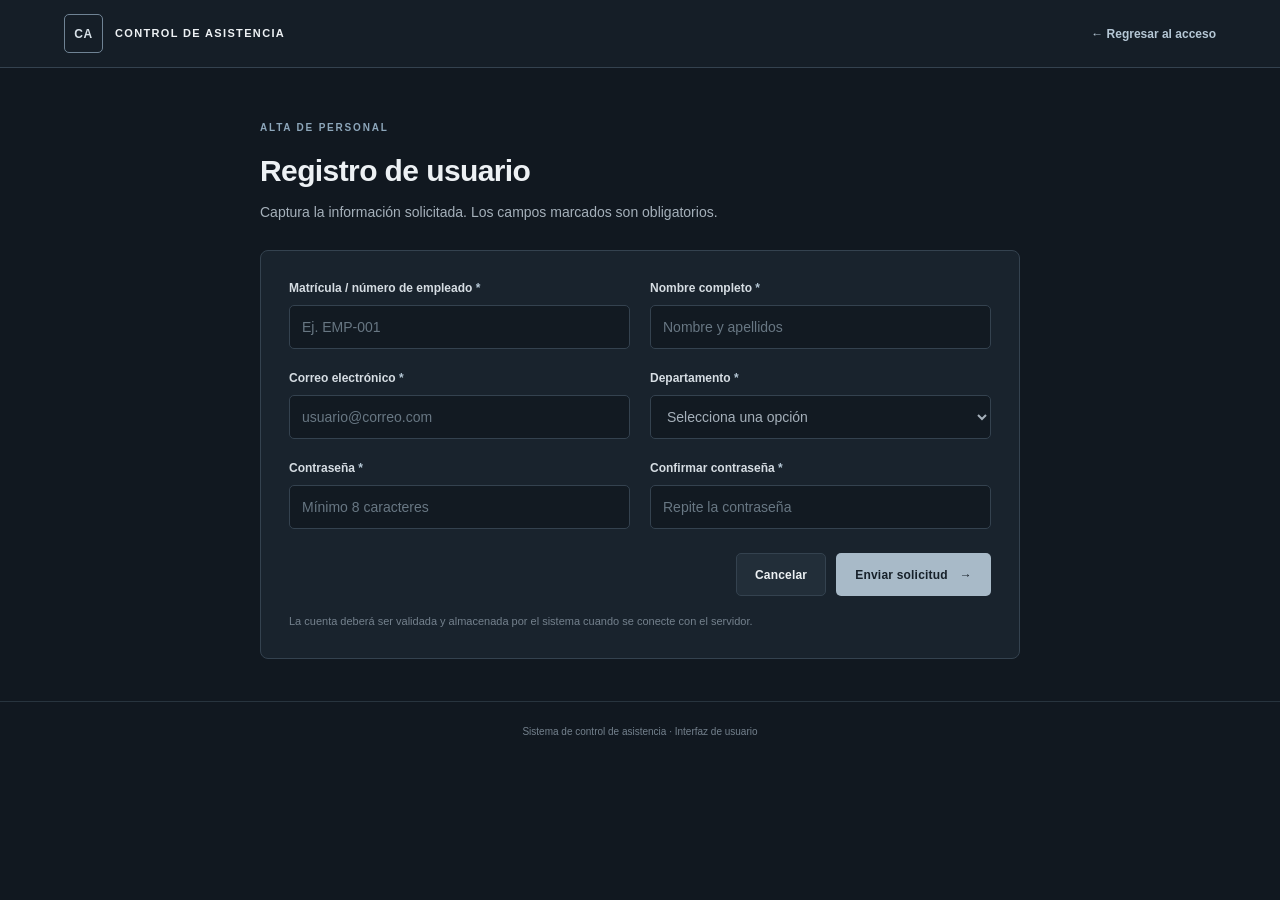
==== htdocs/registro.html @ 4306ea1f "Agregar archivos necesarios para el frontend del proyecto" ====
<!doctype html>
<html lang="es">
<head>
  <meta charset="utf-8">
  <meta name="viewport" content="width=device-width, initial-scale=1">
  <meta name="description" content="Formulario de registro de usuarios.">
  <title>Registro | Control de asistencia</title>
  <link rel="icon" href="img/favicon.svg" type="image/svg+xml">
  <link rel="stylesheet" href="css/estilos.css">
  <script src="js/app.js" defer></script>
</head>
<body>
  <header class="topbar">
    <a class="brand brand-header" href="index.html">
      <span class="brand-symbol">CA</span>
      <span class="brand-name">CONTROL DE ASISTENCIA</span>
    </a>
    <a class="header-link" href="index.html">← Regresar al acceso</a>
  </header>

  <main class="page-container page-narrow">
    <div class="page-title">
      <span class="overline">ALTA DE PERSONAL</span>
      <h1>Registro de usuario</h1>
      <p>Captura la información solicitada. Los campos marcados son obligatorios.</p>
    </div>

    <!-- El destino del formulario se configurará cuando se defina el backend. -->
    <form class="panel form" id="registerForm" action="#" method="post">
      <div class="form-grid">
        <div class="form-field">
          <label for="matricula">Matrícula / número de empleado <span>*</span></label>
          <input id="matricula" name="matricula" type="text" placeholder="Ej. EMP-001" required>
        </div>
        <div class="form-field">
          <label for="nombre">Nombre completo <span>*</span></label>
          <input id="nombre" name="nombre" type="text" placeholder="Nombre y apellidos" autocomplete="name" required>
        </div>
        <div class="form-field">
          <label for="correo">Correo electrónico <span>*</span></label>
          <input id="correo" name="correo" type="email" placeholder="usuario@correo.com" autocomplete="email" required>
        </div>
        <div class="form-field">
          <label for="departamento">Departamento <span>*</span></label>
          <select id="departamento" name="departamento" required>
            <option value="">Selecciona una opción</option>
            <option value="produccion">Producción</option>
            <option value="mantenimiento">Mantenimiento</option>
            <option value="almacen">Almacén</option>
            <option value="administracion">Administración</option>
            <option value="recursos-humanos">Recursos humanos</option>
            <option value="otro">Otro</option>
          </select>
        </div>
        <div class="form-field">
          <label for="password">Contraseña <span>*</span></label>
          <input id="password" name="password" type="password" placeholder="Mínimo 8 caracteres" minlength="8" autocomplete="new-password" required>
        </div>
        <div class="form-field">
          <label for="confirmPassword">Confirmar contraseña <span>*</span></label>
          <input id="confirmPassword" name="confirmPassword" type="password" placeholder="Repite la contraseña" minlength="8" autocomplete="new-password" required>
        </div>
      </div>
      <p class="form-message" id="registerMessage" role="status" aria-live="polite"></p>
      <div class="form-actions">
        <a class="button button-secondary" href="index.html">Cancelar</a>
        <button class="button button-primary" type="submit">Enviar solicitud <span aria-hidden="true">→</span></button>
      </div>
      <p class="small-note">La cuenta deberá ser validada y almacenada por el sistema cuando se conecte con el servidor.</p>
    </form>
  </main>
  <footer class="footer">Sistema de control de asistencia · Interfaz de usuario</footer>
</body>
</html>
---- htdocs/css/estilos.css ----
:root {
  color-scheme: dark;
  --bg: #111820;
  --surface: #19232d;
  --surface-raised: #202c37;
  --surface-hover: #253440;
  --border: #34424f;
  --text: #edf1f4;
  --muted: #a5b0ba;
  --subtle: #74818d;
  --accent: #8da6ba;
  --accent-strong: #b5c7d5;
  --success: #7ba68f;
  --danger: #d28b83;
  --radius: 8px;
}
* { box-sizing: border-box; }
html { min-width: 320px; }
body {
  margin: 0; min-height: 100vh; background: var(--bg); color: var(--text);
  font-family: Arial, Helvetica, sans-serif; font-size: 14px; line-height: 1.5;
}
a { color: var(--accent-strong); text-decoration: none; }
a:hover { color: #fff; text-decoration: underline; }
button, input, select { font: inherit; }
.login-page { display: grid; place-items: center; padding: 32px 20px; }
.login-shell {
  width: min(960px, 100%); min-height: 570px; display: grid; grid-template-columns: 0.95fr 1.05fr;
  background: var(--surface); border: 1px solid var(--border); border-radius: 10px; overflow: hidden;
}
.login-info {
  background: #18232d; border-right: 1px solid var(--border); padding: 42px;
  display: flex; flex-direction: column; justify-content: space-between;
}
.brand { display: inline-flex; align-items: center; gap: 12px; width: fit-content; color: var(--text); }
.brand:hover { text-decoration: none; }
.brand-symbol {
  width: 39px; height: 39px; display: grid; place-items: center; border: 1px solid #6f8394;
  color: #d7e0e7; font-size: 12px; font-weight: 700; letter-spacing: .5px; border-radius: 5px;
}
.brand-name { font-size: 11px; letter-spacing: 1.35px; font-weight: 700; }
.info-copy { max-width: 330px; padding: 40px 0; }
.overline { display: block; color: var(--accent); font-size: 10px; letter-spacing: 1.8px; font-weight: 700; margin-bottom: 13px; }
.info-copy h1 { font-size: clamp(34px, 4vw, 46px); line-height: 1.08; letter-spacing: -1.2px; margin: 0 0 18px; font-weight: 600; }
.info-copy p { max-width: 310px; color: var(--muted); line-height: 1.8; margin: 0; }
.info-bottom, .session-label { color: var(--muted); font-size: 11px; display: flex; align-items: center; gap: 9px; }
.status-indicator { width: 7px; height: 7px; border-radius: 50%; background: var(--success); display: inline-block; }
.login-content { padding: 58px clamp(30px, 6vw, 70px); display: flex; flex-direction: column; justify-content: center; }
.mobile-brand { display: none; align-items: center; gap: 12px; margin-bottom: 38px; }
.section-heading { margin-bottom: 30px; }
.section-heading h2, .page-title h1 { margin: 0 0 9px; font-size: 29px; font-weight: 600; letter-spacing: -.6px; }
.section-heading p, .page-title p { margin: 0; color: var(--muted); }
.form { display: flex; flex-direction: column; gap: 20px; }
.form-field { display: flex; flex-direction: column; gap: 8px; }
.form-field label { color: #d6dde3; font-size: 12px; font-weight: 600; }
.form-field label span { color: var(--accent-strong); }
input, select {
  width: 100%; min-height: 44px; padding: 0 12px; color: var(--text); background: #121a22;
  border: 1px solid var(--border); border-radius: 5px; outline: none;
}
input::placeholder { color: #687783; }
input:focus, select:focus { border-color: #91a8ba; box-shadow: 0 0 0 2px #91a8ba22; }
select { color: var(--muted); }
.password-wrap { display: flex; position: relative; }
.password-wrap input { padding-right: 56px; }
.password-toggle {
  position: absolute; right: 8px; top: 50%; transform: translateY(-50%); border: 0; background: transparent;
  color: var(--accent-strong); cursor: pointer; font-size: 11px; padding: 6px;
}
.button {
  min-height: 43px; padding: 0 18px; border-radius: 5px; border: 1px solid transparent;
  display: inline-flex; justify-content: center; align-items: center; gap: 12px;
  cursor: pointer; font-size: 12px; font-weight: 700; letter-spacing: .2px;
}
.button-primary { background: #a8bac8; color: #17212a; }
.button-primary:hover { background: #c3d0d9; text-decoration: none; }
.button-secondary { background: #222e39; color: var(--text); border-color: var(--border); }
.button-secondary:hover { background: var(--surface-hover); text-decoration: none; }
.button-wide { width: 100%; margin-top: 3px; }
.login-bottom { display: flex; justify-content: center; gap: 6px; margin-top: 25px; color: var(--muted); font-size: 12px; }
.login-bottom a { font-weight: 700; }
.security-note { text-align: center; margin: 34px 0 0; color: var(--subtle); font-size: 10px; }
.form-message { min-height: 0; margin: -8px 0 0; font-size: 12px; color: var(--danger); }
.form-message:empty { display: none; }
.topbar {
  min-height: 68px; padding: 0 max(5vw, 24px); background: #151e27;
  border-bottom: 1px solid var(--border); display: flex; justify-content: space-between; align-items: center; gap: 20px;
}
.brand-header { color: var(--text); }
.header-link { color: var(--accent-strong); font-size: 12px; font-weight: 600; }
.topbar-right { display: flex; align-items: center; gap: 25px; }
.page-container { width: min(1080px, calc(100% - 48px)); margin: 52px auto 42px; }
.page-narrow { width: min(760px, calc(100% - 36px)); }
.page-title { margin-bottom: 27px; }
.page-title h1 { font-size: 30px; }
.panel { background: var(--surface); border: 1px solid var(--border); border-radius: 8px; padding: 28px; }
.form-grid { display: grid; grid-template-columns: 1fr 1fr; gap: 20px; }
.form-actions { display: flex; justify-content: flex-end; gap: 10px; padding-top: 4px; }
.small-note { color: var(--subtle); font-size: 11px; margin: -3px 0 0; }
.dashboard-heading { display: flex; align-items: flex-end; justify-content: space-between; gap: 24px; margin-bottom: 31px; }
.date-box { min-width: 145px; padding: 12px 15px; background: var(--surface); border: 1px solid var(--border); border-radius: 6px; }
.date-label { display: block; color: var(--subtle); font-size: 9px; letter-spacing: 1.5px; margin-bottom: 4px; }
.date-box strong { color: var(--accent-strong); font-size: 12px; font-weight: 600; }
.module-grid { display: grid; grid-template-columns: repeat(4, 1fr); gap: 14px; }
.module-card {
  position: relative; min-height: 230px; padding: 20px; display: flex; flex-direction: column;
  background: var(--surface); border: 1px solid var(--border); border-radius: 7px; color: var(--text);
  transition: background .15s ease, border-color .15s ease;
}
.module-card:hover { background: var(--surface-hover); border-color: #687d8e; text-decoration: none; }
.module-number { color: var(--subtle); font-size: 10px; letter-spacing: 1px; }
.module-icon {
  width: 39px; height: 39px; display: grid; place-items: center; margin-top: 18px;
  border: 1px solid #536575; border-radius: 5px; color: var(--accent-strong); font-size: 20px;
}
.module-card h2 { margin: 17px 0 7px; font-size: 15px; font-weight: 600; }
.module-card p { color: var(--muted); font-size: 11px; line-height: 1.65; margin: 0 0 18px; }
.module-action { color: var(--accent-strong); font-size: 11px; font-weight: 700; margin-top: auto; display: flex; justify-content: space-between; }
.system-notice { margin-top: 23px; padding: 14px 16px; background: #1b2833; border: 1px solid var(--border); border-left: 3px solid #879daf; border-radius: 5px; color: var(--muted); font-size: 11px; line-height: 1.7; }
.system-notice strong { color: var(--text); }
.footer { text-align: center; color: var(--subtle); font-size: 10px; padding: 22px 15px; border-top: 1px solid #28343e; }
@media (max-width: 850px) { .module-grid { grid-template-columns: repeat(2, 1fr); } }
@media (max-width: 620px) {
  .login-page { padding: 14px; }
  .login-shell { grid-template-columns: 1fr; min-height: auto; }
  .login-info { display: none; }
  .login-content { padding: 30px 23px; }
  .mobile-brand { display: flex; }
  .topbar { padding: 13px 18px; align-items: flex-start; flex-direction: column; }
  .topbar-right { width: 100%; justify-content: space-between; gap: 10px; }
  .page-container { width: calc(100% - 32px); margin-top: 34px; }
  .form-grid { grid-template-columns: 1fr; }
  .panel { padding: 20px; }
  .form-actions { flex-direction: column-reverse; }
  .form-actions .button { width: 100%; }
  .dashboard-heading { align-items: flex-start; flex-direction: column; }
  .module-grid { grid-template-columns: 1fr; }
  .module-card { min-height: 195px; }
  .login-bottom { flex-wrap: wrap; }
}

/* Componentes de registro de entrada y salida */
.record-type { display: flex; align-items: center; gap: 13px; padding: 14px; margin-bottom: 25px; border: 1px solid var(--border); border-radius: 5px; background: #151f28; }
.record-arrow { width: 36px; height: 36px; display: grid; place-items: center; border: 1px solid #657b8d; border-radius: 5px; color: var(--accent-strong); font-size: 21px; }
.record-type strong { display: block; color: var(--text); font-size: 13px; }
.record-type small { display: block; margin-top: 3px; color: var(--muted); font-size: 11px; }
.record-form { gap: 17px; }
.record-form .form-grid { margin-top: 2px; }
.record-form input[readonly] { color: var(--accent-strong); background: #151e27; cursor: default; }
.confirmation-box { display: flex; align-items: flex-start; gap: 12px; margin-top: 20px; padding: 15px; background: #1b2a28; border: 1px solid #456357; border-radius: 5px; }
.confirmation-box[hidden] { display: none; }
.confirmation-mark { width: 25px; height: 25px; flex: 0 0 25px; display: grid; place-items: center; border-radius: 50%; color: #17231e; background: #8eae9d; font-weight: 700; }
.confirmation-box strong { color: #d7e8dd; font-size: 12px; }
.confirmation-box p { color: #aebfb5; margin: 4px 0 0; font-size: 11px; line-height: 1.6; }
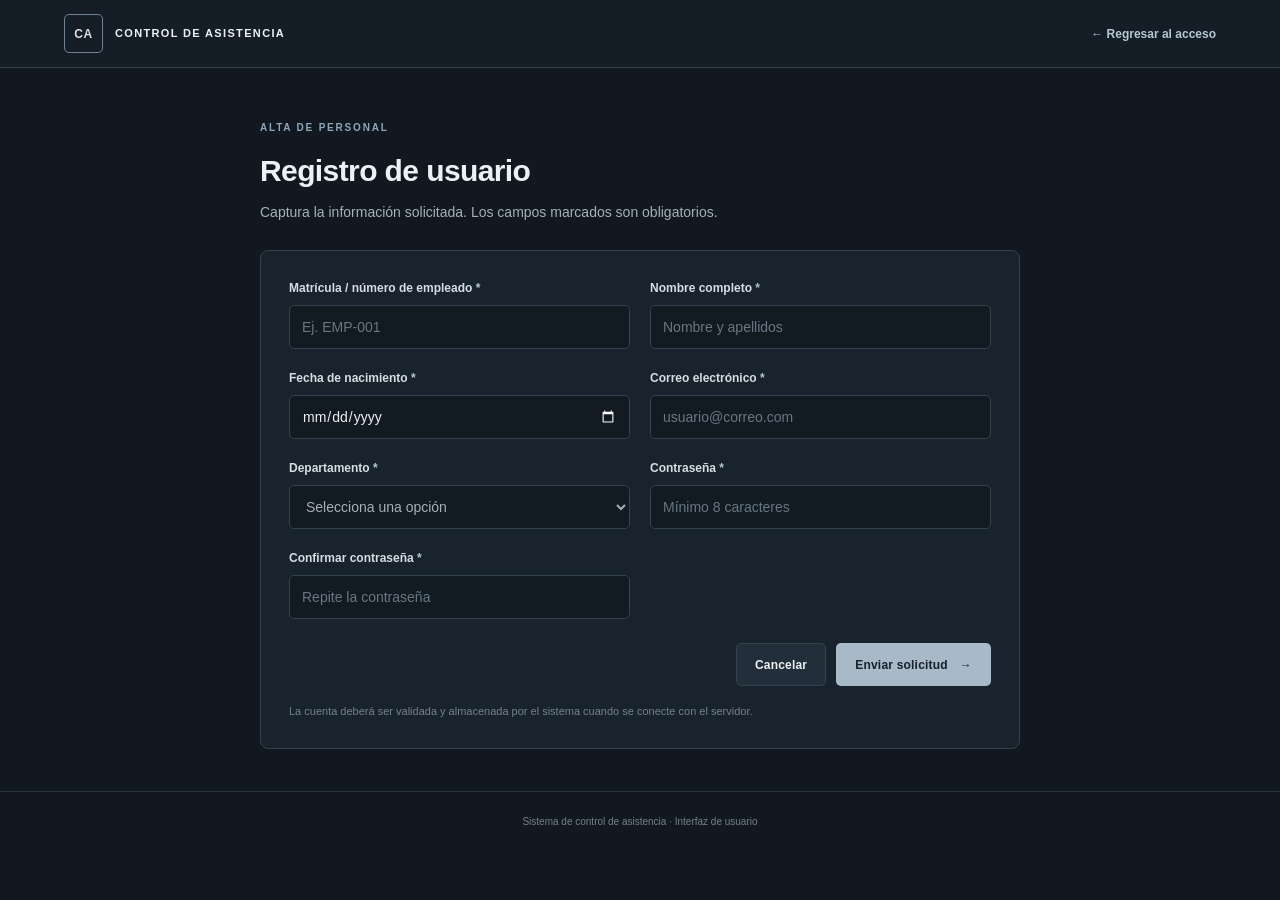
==== commit 755e2438: "Add date of birth input field to registro.html" ====
--- a/htdocs/registro.html
+++ b/htdocs/registro.html
@@ -37,6 +37,10 @@
           <input id="nombre" name="nombre" type="text" placeholder="Nombre y apellidos" autocomplete="name" required>
         </div>
         <div class="form-field">
+          <label for="fechaNac">Fecha de nacimiento <span>*</span></label>
+          <input id="fechaNac" name="fechaNac" type="date" placeholder="DD/MM/AAAA" autocomplete="name" required>
+        </div>
+        <div class="form-field">
           <label for="correo">Correo electrónico <span>*</span></label>
           <input id="correo" name="correo" type="email" placeholder="usuario@correo.com" autocomplete="email" required>
         </div>
--- a/htdocs/css/estilos.css
+++ b/htdocs/css/estilos.css
@@ -152,3 +152,70 @@
 .confirmation-mark { width: 25px; height: 25px; flex: 0 0 25px; display: grid; place-items: center; border-radius: 50%; color: #17231e; background: #8eae9d; font-weight: 700; }
 .confirmation-box strong { color: #d7e8dd; font-size: 12px; }
 .confirmation-box p { color: #aebfb5; margin: 4px 0 0; font-size: 11px; line-height: 1.6; }
+
+    .table-panel {
+      padding: 32px 36px;
+      background: #19232d;
+      border: 1px solid #344553;
+      border-radius: 10px;
+      color: #edf1f4;
+      box-sizing: border-box;
+      width: 100%;
+    }
+
+    .table-heading {
+      margin-bottom: 22px;
+    }
+
+    .table-heading h2 {
+      margin: 0 0 12px;
+      color: #edf1f4;
+      font-size: 27px;
+    }
+
+    .table-heading p {
+      margin: 0;
+      color: #d5dde4;
+    }
+
+    .table-scroll {
+      width: 100%;
+      overflow-x: auto;
+    }
+
+    .attendance-table {
+      width: 100%;
+      min-width: 620px;
+      border-collapse: collapse;
+      table-layout: fixed;
+      color: #edf1f4;
+      background: #19232d;
+    }
+
+    .attendance-table th,
+    .attendance-table td {
+      border: 1px solid #40515f;
+      padding: 15px 18px;
+      text-align: left;
+      vertical-align: middle;
+    }
+
+    .attendance-table th {
+      background: #202d38;
+      color: #ffffff;
+      font-weight: 700;
+    }
+
+    .attendance-table tbody tr:nth-child(even) {
+      background: #1d2934;
+    }
+
+    @media (max-width: 640px) {
+      .table-panel {
+        padding: 22px 16px;
+      }
+
+      .attendance-table th,
+      .attendance-table td {
+        padding: 12px;
+      }
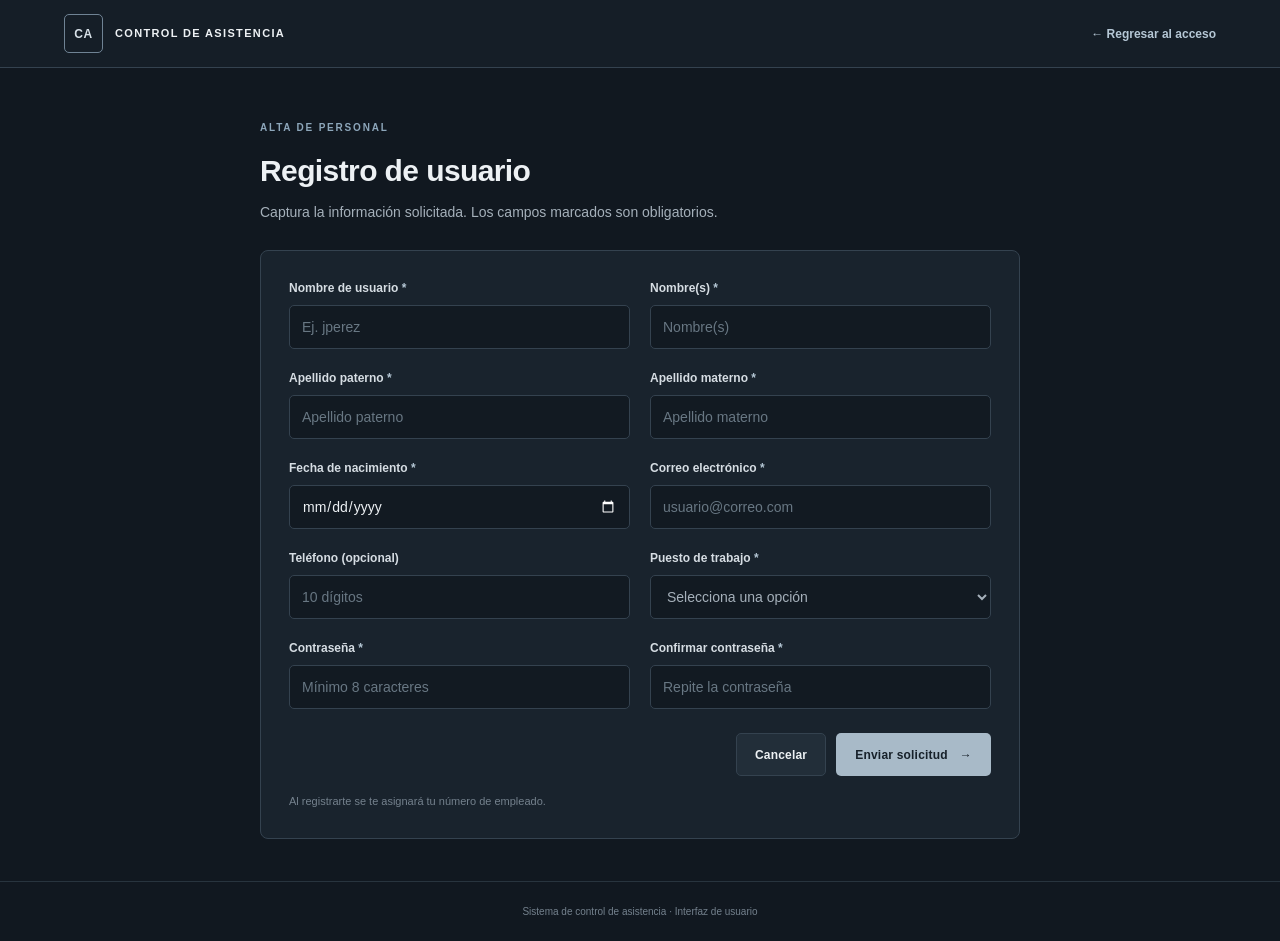
==== commit 0ca408ac: "Actualización de archivos modificados" ====
--- a/htdocs/registro.html
+++ b/htdocs/registro.html
@@ -25,44 +25,55 @@
       <p>Captura la información solicitada. Los campos marcados son obligatorios.</p>
     </div>
 
-    <!-- El destino del formulario se configurará cuando se defina el backend. -->
-    <form class="panel form" id="registerForm" action="#" method="post">
+    <form class="panel form" id="registerForm" action="registro_result.php" method="post">
       <div class="form-grid">
         <div class="form-field">
-          <label for="matricula">Matrícula / número de empleado <span>*</span></label>
-          <input id="matricula" name="matricula" type="text" placeholder="Ej. EMP-001" required>
+          <label for="usuario">Nombre de usuario <span>*</span></label>
+          <input id="usuario" name="usuario" type="text" placeholder="Ej. jperez" minlength="4" maxlength="30" pattern="[A-Za-z0-9_.]{4,30}" title="De 4 a 30 caracteres: letras, números, punto o guion bajo" autocomplete="username" required>
         </div>
         <div class="form-field">
-          <label for="nombre">Nombre completo <span>*</span></label>
-          <input id="nombre" name="nombre" type="text" placeholder="Nombre y apellidos" autocomplete="name" required>
+          <label for="nombres">Nombre(s) <span>*</span></label>
+          <input id="nombres" name="nombres" type="text" placeholder="Nombre(s)" maxlength="100" autocomplete="given-name" required>
+        </div>
+        <div class="form-field">
+          <label for="apellidoPaterno">Apellido paterno <span>*</span></label>
+          <input id="apellidoPaterno" name="apellidoPaterno" type="text" placeholder="Apellido paterno" maxlength="100" autocomplete="family-name" required>
+        </div>
+        <div class="form-field">
+          <label for="apellidoMaterno">Apellido materno <span>*</span></label>
+          <input id="apellidoMaterno" name="apellidoMaterno" type="text" placeholder="Apellido materno" maxlength="100" required>
         </div>
         <div class="form-field">
           <label for="fechaNac">Fecha de nacimiento <span>*</span></label>
-          <input id="fechaNac" name="fechaNac" type="date" placeholder="DD/MM/AAAA" autocomplete="name" required>
+          <input id="fechaNac" name="fechaNac" type="date" autocomplete="bday" required>
         </div>
         <div class="form-field">
           <label for="correo">Correo electrónico <span>*</span></label>
-          <input id="correo" name="correo" type="email" placeholder="usuario@correo.com" autocomplete="email" required>
+          <input id="correo" name="correo" type="email" placeholder="usuario@correo.com" maxlength="150" autocomplete="email" required>
         </div>
         <div class="form-field">
-          <label for="departamento">Departamento <span>*</span></label>
-          <select id="departamento" name="departamento" required>
+          <label for="telefono">Teléfono (opcional)</label>
+          <input id="telefono" name="telefono" type="tel" placeholder="10 dígitos" inputmode="numeric" pattern="[0-9]{10}" maxlength="10" title="10 dígitos, solo números" autocomplete="tel">
+        </div>
+        <div class="form-field">
+          <label for="puesto">Puesto de trabajo <span>*</span></label>
+          <select id="puesto" name="puesto" required>
             <option value="">Selecciona una opción</option>
-            <option value="produccion">Producción</option>
-            <option value="mantenimiento">Mantenimiento</option>
-            <option value="almacen">Almacén</option>
-            <option value="administracion">Administración</option>
-            <option value="recursos-humanos">Recursos humanos</option>
-            <option value="otro">Otro</option>
+            <option value="Operador de producción">Operador de producción</option>
+            <option value="Técnico de mantenimiento">Técnico de mantenimiento</option>
+            <option value="Almacenista">Almacenista</option>
+            <option value="Supervisor de línea">Supervisor de línea</option>
+            <option value="Seguridad industrial">Seguridad industrial</option>
+            <option value="Personal de limpieza">Personal de limpieza</option>
           </select>
         </div>
         <div class="form-field">
           <label for="password">Contraseña <span>*</span></label>
-          <input id="password" name="password" type="password" placeholder="Mínimo 8 caracteres" minlength="8" autocomplete="new-password" required>
+          <input id="password" name="password" type="password" placeholder="Mínimo 8 caracteres" minlength="8" maxlength="100" autocomplete="new-password" required>
         </div>
         <div class="form-field">
           <label for="confirmPassword">Confirmar contraseña <span>*</span></label>
-          <input id="confirmPassword" name="confirmPassword" type="password" placeholder="Repite la contraseña" minlength="8" autocomplete="new-password" required>
+          <input id="confirmPassword" name="confirmPassword" type="password" placeholder="Repite la contraseña" minlength="8" maxlength="100" autocomplete="new-password" required>
         </div>
       </div>
       <p class="form-message" id="registerMessage" role="status" aria-live="polite"></p>
@@ -70,7 +81,7 @@
         <a class="button button-secondary" href="index.html">Cancelar</a>
         <button class="button button-primary" type="submit">Enviar solicitud <span aria-hidden="true">→</span></button>
       </div>
-      <p class="small-note">La cuenta deberá ser validada y almacenada por el sistema cuando se conecte con el servidor.</p>
+      <p class="small-note">Al registrarte se te asignará tu número de empleado.</p>
     </form>
   </main>
   <footer class="footer">Sistema de control de asistencia · Interfaz de usuario</footer>
